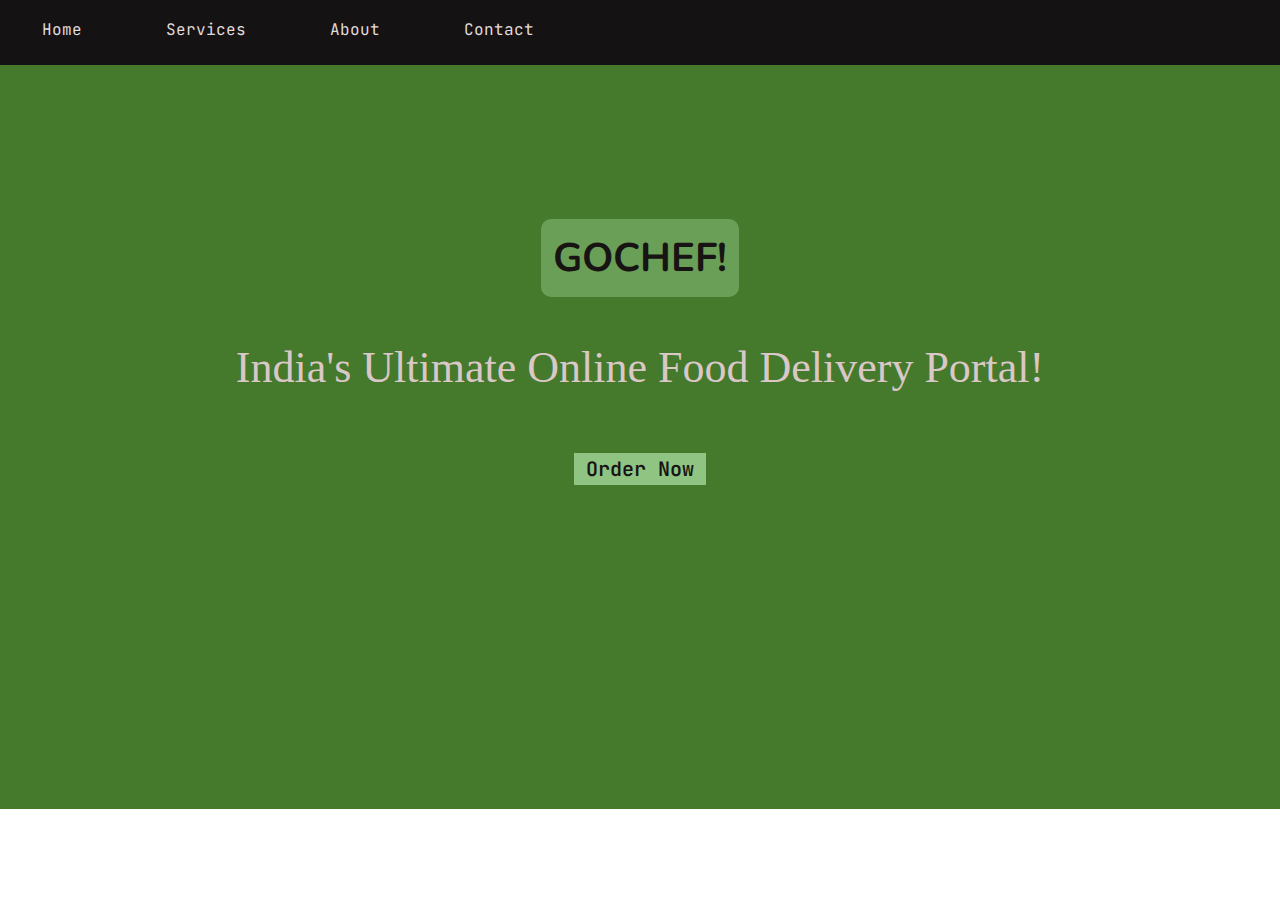
==== html&css/index.html @ cb9058c7 "first commit" ====
<!DOCTYPE html>
<html lang="en">
  <head>
    <meta charset="UTF-8" />
    <meta http-equiv="X-UA-Compatible" content="IE=edge" />
    <meta name="viewport" content="width=device-width, initial-scale=1.0" />
    <title>CWH PROJECT</title>
    <link rel="stylesheet" type="text/css" href='styles.css' >
    <link
      href="https://fonts.googleapis.com/css2?family=Barlow:wght@700&family=JetBrains+Mono:wght@300&display=swap"
      rel="stylesheet"
    />
    <link rel="preconnect" href="https://fonts.googleapis.com" />
    <link rel="preconnect" href="https://fonts.gstatic.com" crossorigin />
    <link
      href="https://fonts.googleapis.com/css2?family=Barlow:wght@700&family=JetBrains+Mono:wght@700&display=swap"
      rel="stylesheet"
    />
    <link
      href="https://fonts.googleapis.com/css2?family=Nunito:wght@800&display=swap"
      rel="stylesheet"
    />
  </head>
  <body>
    <nav class="navbar">
      <ul type="None">
        <li class="navitems"><a href="">Home</a></li>
        <li class="navitems"><a href="">Services</a></li>
        <li class="navitems"><a href="">About</a></li>
        <li class="navitems"><a href="">Contact</a></li>
      </ul>
    </nav>

    <section id="home">
      <h1 class="h-primary">GOCHEF!</h1>
      <p>
        India's Ultimate Online Food Delivery Portal!
      </p>

      <div class="btn"><a href="">Order Now</a></div>
    </section>
  </body>
</html>
---- html&css/styles.css ----
/* CSS RESET */
* {
  margin: 0;
  padding: 0;
}

/* Variables */

:root {
  --navbar-height: 59px;
  --hero-colour: rgb(69, 122, 44);
  --h-primary: rgb(24, 20, 20);
  --other-text: rgb(218, 199, 199);
  --navbar-main-color: rgb(20, 18, 18);
  --navbar-item-color: rgb(224, 219, 219);
  --hover-color: rgba(221, 221, 134, 0.575);
}

/* Utility Classes */
.h-primary {
  font-size: 2.5rem;
  padding: 12px;
}

/* NavBar */
.navbar {
  display: flex;
  position: relative;
}

.navbar::before {
  content: "";
  background-color: var(--navbar-main-color);
  position: absolute;
  height: 110%;
  width: 100%;
  z-index: -1;
}

.navbar ul {
  display: flex;
  justify-content: space-between;
  flex-wrap: wrap;
}

.navbar ul li {
  font-size: 1rem;
}

.navbar ul li a {
  /* to give padding/margin change the display to block for the inline anchor tags */
  display: block;
  text-decoration: none;
  padding: 8px 17px;
  margin: 11px 25px;
  color: var(--navbar-item-color);
  font-family: "JetBrains Mono", monospace;
  transition: all 0.4s ease-in-out 0s;
}

.navbar ul li a:hover {
  transform: scale(1.15);
  background-color: var(--hover-color);
  border-radius: 4px;
}

/* Hero */
#home {
  display: flex;
  flex-direction: column;
  justify-content: center;
  align-items: center;
  height: 600px;
}

/* use pseudo selector to add background -->TIP */
#home::before {
  content: "";
  background-color: var(--hero-colour);
  position: absolute;
  height: 100%;
  width: 100%;
  z-index: -2;
}

#home h1 {
  margin: 45px 12px;
  background-color: rgba(143, 196, 130, 0.5);
  border-radius: 10px;
  font-family: "Nunito", sans-serif;
}

#home h1 {
  color: var(--h-primary);
  text-align: center;
}

#home p {
  color: var(--other-text);
  
  font-weight: 100;
  text-align: center;
  font-size: 44px;
}

.btn {
  margin: 60px;
}

.btn a {
  display: block;
  padding: 3px 12px;
  font-weight: 600;
  text-decoration: none;
  color: rgb(24, 20, 20);
  font-family: "JetBrains Mono", monospace;
  font-size: 20px;
  transition: all 0.5s ease-in-out 0.05s;
  background-color: rgb(143, 196, 130);
}

.btn a:hover {
  transform: scale(1.5);
  background-color: var(--hover-color);
  border-radius: 4px;
  color: rgb(0, 0, 0);
}
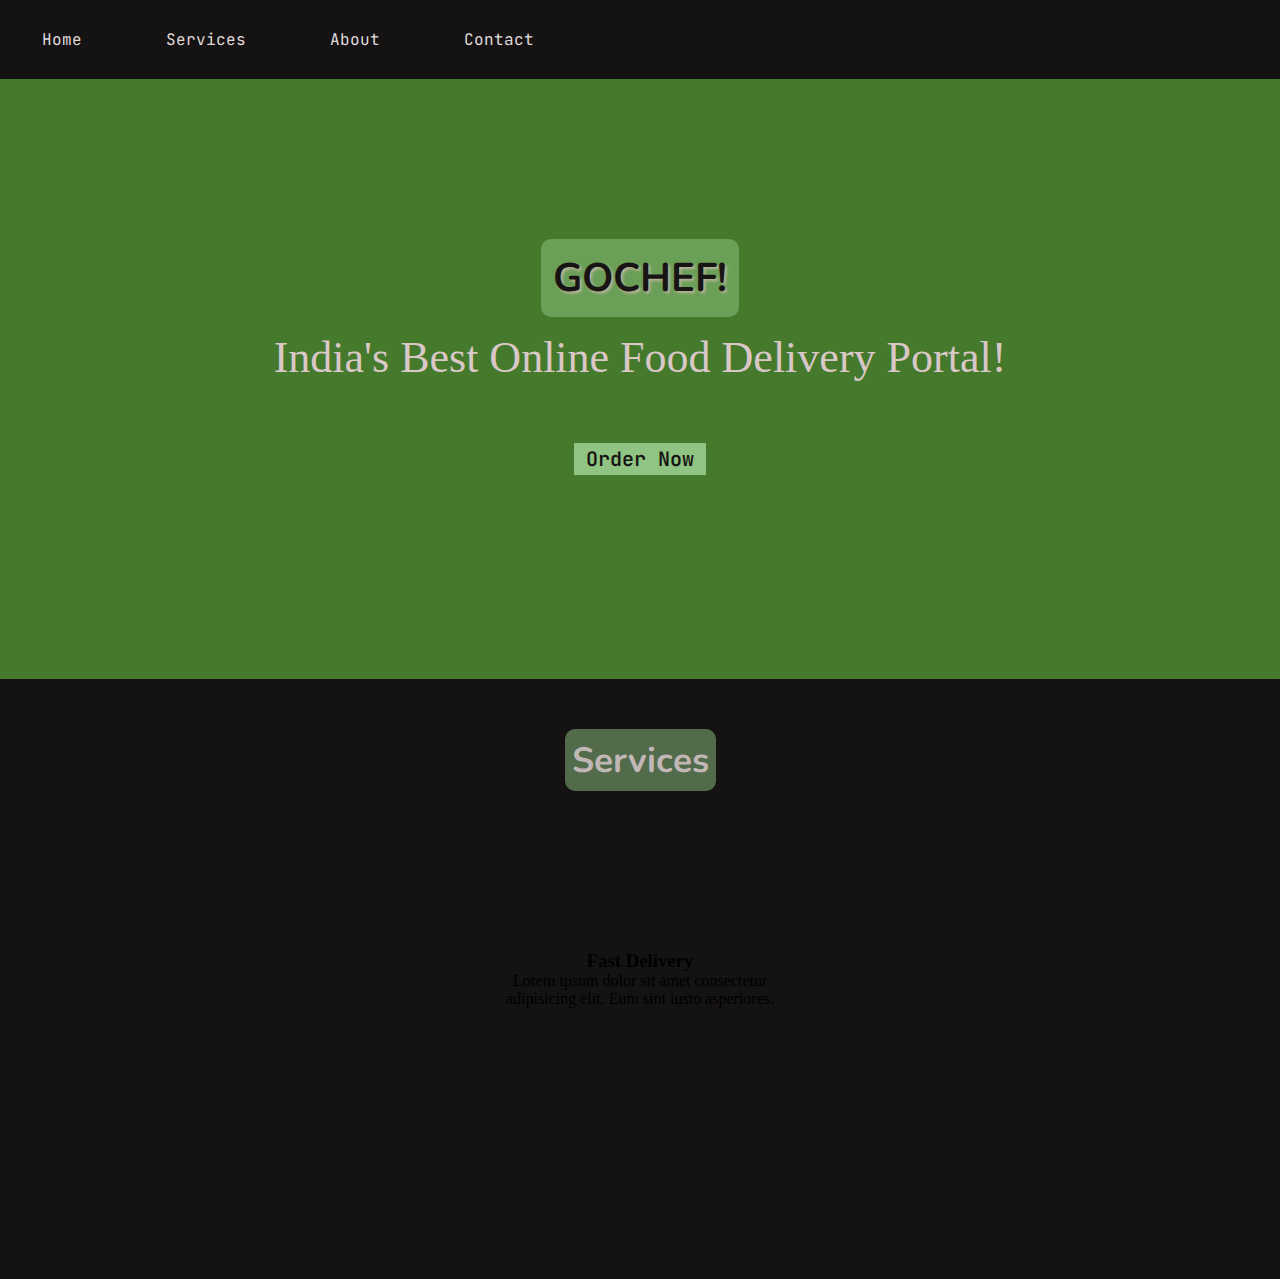
==== commit 488aacc9: "created services section" ====
--- a/html&css/index.html
+++ b/html&css/index.html
@@ -5,7 +5,7 @@
     <meta http-equiv="X-UA-Compatible" content="IE=edge" />
     <meta name="viewport" content="width=device-width, initial-scale=1.0" />
     <title>CWH PROJECT</title>
-    <link rel="stylesheet" type="text/css" href='styles.css' >
+    <link rel="stylesheet" type="text/css" href="styles.css" />
     <link
       href="https://fonts.googleapis.com/css2?family=Barlow:wght@700&family=JetBrains+Mono:wght@300&display=swap"
       rel="stylesheet"
@@ -31,13 +31,23 @@
       </ul>
     </nav>
 
-    <section id="home">
+    <section class="hero">
       <h1 class="h-primary">GOCHEF!</h1>
-      <p>
-        India's Ultimate Online Food Delivery Portal!
-      </p>
+      <p>India's Best Online Food Delivery Portal!</p>
 
       <div class="btn"><a href="">Order Now</a></div>
     </section>
+
+    <section class="services">
+      <h1 class="h-secondary">Services</h1>
+
+      <div class="servicesbox">
+        <div class="box">
+          <img src="" alt="">
+          <h3>Fast Delivery</h3>
+          <p>Lorem ipsum dolor sit amet consectetur adipisicing elit. Eum sint iusto asperiores.</p>
+        </div>
+      </div>
+    </section>
   </body>
 </html>
--- a/html&css/styles.css
+++ b/html&css/styles.css
@@ -2,6 +2,18 @@
 * {
   margin: 0;
   padding: 0;
+}
+
+body::-webkit-scrollbar {
+  width: 8px;
+}
+
+body::-webkit-scrollbar-track{
+  background-color: black;
+}
+
+body::-webkit-scrollbar-thumb{
+  background-color: rgb(178, 214, 50);
 }
 
 /* Variables */
@@ -9,17 +21,25 @@
 :root {
   --navbar-height: 59px;
   --hero-colour: rgb(69, 122, 44);
+  --services-color: rgb(20, 18, 18);
   --h-primary: rgb(24, 20, 20);
+  --h-secondary: rgb(194, 183, 183);
   --other-text: rgb(218, 199, 199);
   --navbar-main-color: rgb(20, 18, 18);
   --navbar-item-color: rgb(224, 219, 219);
   --hover-color: rgba(221, 221, 134, 0.575);
+
 }
 
 /* Utility Classes */
 .h-primary {
   font-size: 2.5rem;
   padding: 12px;
+}
+
+.h-secondary{
+  font-size: 2.2rem;
+  padding: 7px;
 }
 
 /* NavBar */
@@ -32,7 +52,7 @@
   content: "";
   background-color: var(--navbar-main-color);
   position: absolute;
-  height: 110%;
+  height: 100%;
   width: 100%;
   z-index: -1;
 }
@@ -52,7 +72,7 @@
   display: block;
   text-decoration: none;
   padding: 8px 17px;
-  margin: 11px 25px;
+  margin: 21px 25px;
   color: var(--navbar-item-color);
   font-family: "JetBrains Mono", monospace;
   transition: all 0.4s ease-in-out 0s;
@@ -65,16 +85,17 @@
 }
 
 /* Hero */
-#home {
+.hero {
   display: flex;
   flex-direction: column;
   justify-content: center;
   align-items: center;
   height: 600px;
+  position: relative;
 }
 
 /* use pseudo selector to add background -->TIP */
-#home::before {
+.hero::before {
   content: "";
   background-color: var(--hero-colour);
   position: absolute;
@@ -83,24 +104,21 @@
   z-index: -2;
 }
 
-#home h1 {
-  margin: 45px 12px;
+.hero h1 {
+  margin: 15px 12px;
   background-color: rgba(143, 196, 130, 0.5);
   border-radius: 10px;
   font-family: "Nunito", sans-serif;
+  text-shadow: 2px 2px 3px #beb49c;
+  color: var(--h-primary);
 }
 
-#home h1 {
-  color: var(--h-primary);
-  text-align: center;
-}
-
-#home p {
+.hero p {
   color: var(--other-text);
-  
   font-weight: 100;
   text-align: center;
   font-size: 44px;
+  font-family: Georgia, 'Times New Roman', Times, serif;
 }
 
 .btn {
@@ -125,3 +143,47 @@
   border-radius: 4px;
   color: rgb(0, 0, 0);
 }
+/* Services */
+ .services {
+  display: flex;
+  flex-direction: column;
+  justify-content: center;
+  align-items: center;
+  height: 600px;
+  position: relative;
+} 
+
+.services::before {
+  content: "";
+  background-color: var(--services-color);
+  position: absolute;
+  height: 100%;
+  width: 100%;
+  z-index: -3;
+}
+
+.services h1{
+  position: absolute;
+  top: 50px;
+  background-color: rgba(143, 196, 130, 0.5);
+  border-radius: 10px;
+  font-family: "Nunito", sans-serif;
+  color: var(--h-secondary);
+}
+
+.servicesbox{
+  display: flex;
+  flex-wrap: wrap;
+}
+
+.box{
+  display: flex;
+  justify-content: center;
+  align-items: center;
+  flex-direction: column;
+  width: 300px;
+}
+
+.box p{
+  text-align: center;
+}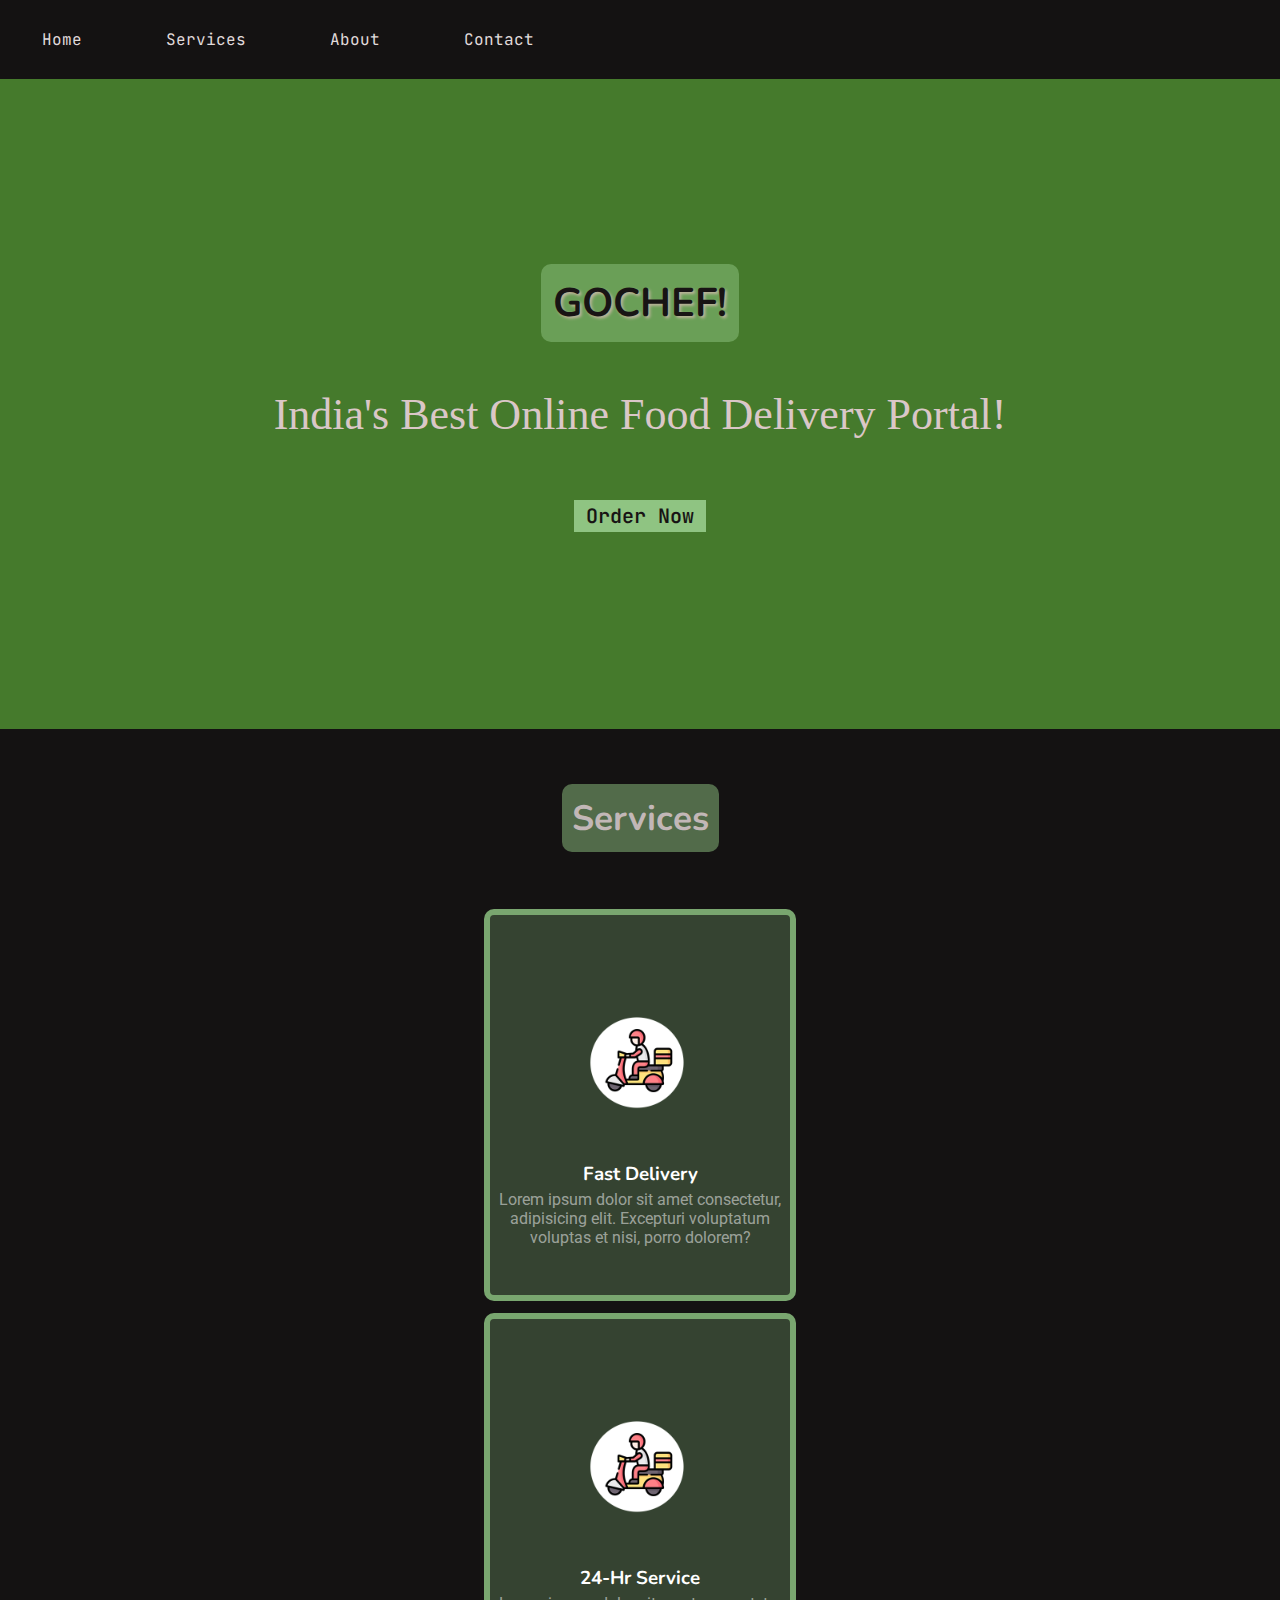
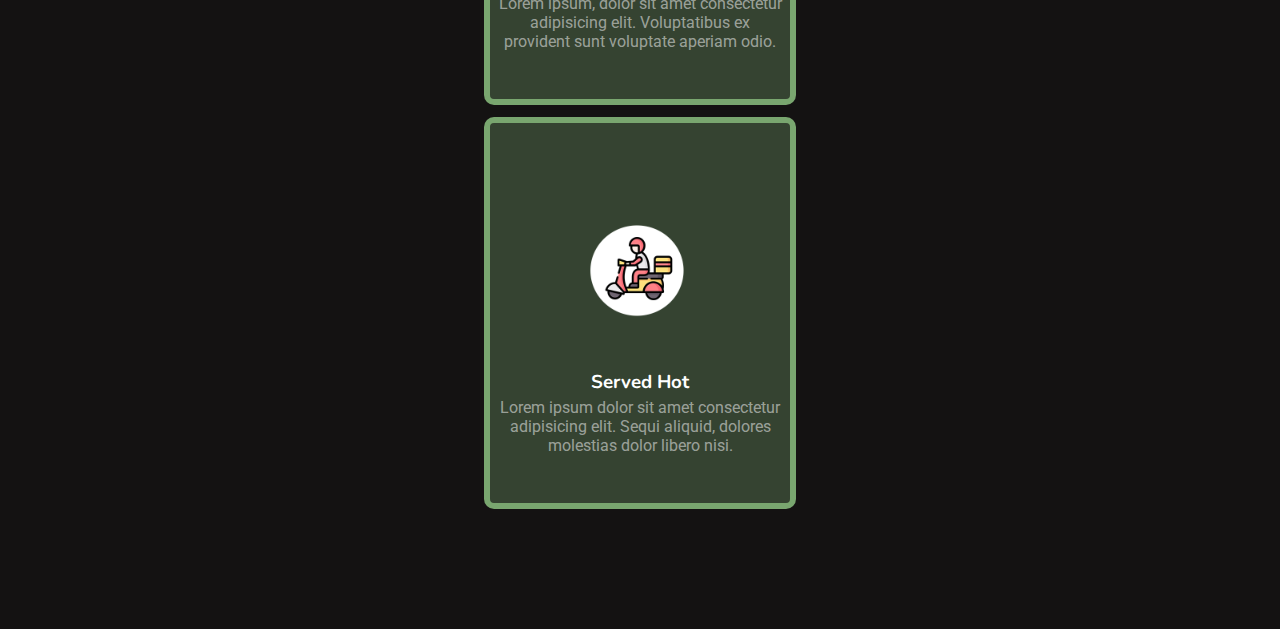
==== commit 988ead74: "updated services and added animations" ====
--- a/html&css/index.html
+++ b/html&css/index.html
@@ -20,12 +20,16 @@
       href="https://fonts.googleapis.com/css2?family=Nunito:wght@800&display=swap"
       rel="stylesheet"
     />
+    <link
+      href="https://fonts.googleapis.com/css2?family=Roboto:wght@500&display=swap"
+      rel="stylesheet"
+    />
   </head>
   <body>
     <nav class="navbar">
       <ul type="None">
         <li class="navitems"><a href="">Home</a></li>
-        <li class="navitems"><a href="">Services</a></li>
+        <li class="navitems"><a href=".services">Services</a></li>
         <li class="navitems"><a href="">About</a></li>
         <li class="navitems"><a href="">Contact</a></li>
       </ul>
@@ -43,9 +47,27 @@
 
       <div class="servicesbox">
         <div class="box">
-          <img src="" alt="">
+          <img src="/imgs/deliv.png" alt="" width="200px" height="200px" />
           <h3>Fast Delivery</h3>
-          <p>Lorem ipsum dolor sit amet consectetur adipisicing elit. Eum sint iusto asperiores.</p>
+          <p>
+            Lorem ipsum dolor sit amet consectetur, adipisicing elit. Excepturi
+            voluptatum voluptas et nisi, porro dolorem?
+          </p>
+        </div>
+        <div class="box">
+          <img src="/imgs/deliv.png" alt="" width="200px" height="200px" />
+          <h3>24-Hr Service</h3>
+          <p>
+            Lorem ipsum, dolor sit amet consectetur adipisicing elit.
+            Voluptatibus ex provident sunt voluptate aperiam odio.
+          </p>
+        </div>
+        <div class="box">
+          <img src="/imgs/deliv.png" alt="" width="200px" height="200px" />
+          <h3>Served Hot</h3>
+          <p>
+            Lorem ipsum dolor sit amet consectetur adipisicing elit. Sequi aliquid, dolores molestias dolor libero nisi.
+          </p>
         </div>
       </div>
     </section>
--- a/html&css/styles.css
+++ b/html&css/styles.css
@@ -8,13 +8,17 @@
   width: 8px;
 }
 
-body::-webkit-scrollbar-track{
+body::-webkit-scrollbar-track {
   background-color: black;
 }
 
-body::-webkit-scrollbar-thumb{
+body::-webkit-scrollbar-thumb {
   background-color: rgb(178, 214, 50);
 }
+
+/* html,body{
+  overflow-x: hidden;
+} */
 
 /* Variables */
 
@@ -28,7 +32,7 @@
   --navbar-main-color: rgb(20, 18, 18);
   --navbar-item-color: rgb(224, 219, 219);
   --hover-color: rgba(221, 221, 134, 0.575);
-
+  --services-box-color: rgba(143, 196, 130, 0.274);
 }
 
 /* Utility Classes */
@@ -37,7 +41,7 @@
   padding: 12px;
 }
 
-.h-secondary{
+.h-secondary {
   font-size: 2.2rem;
   padding: 7px;
 }
@@ -46,6 +50,7 @@
 .navbar {
   display: flex;
   position: relative;
+  overflow-x: hidden;
 }
 
 .navbar::before {
@@ -90,8 +95,9 @@
   flex-direction: column;
   justify-content: center;
   align-items: center;
-  height: 600px;
-  position: relative;
+  height: 650px;
+  position: relative;
+  overflow-x: hidden;
 }
 
 /* use pseudo selector to add background -->TIP */
@@ -105,12 +111,23 @@
 }
 
 .hero h1 {
-  margin: 15px 12px;
+  margin: 47px 12px;
   background-color: rgba(143, 196, 130, 0.5);
   border-radius: 10px;
   font-family: "Nunito", sans-serif;
   text-shadow: 2px 2px 3px #beb49c;
   color: var(--h-primary);
+  padding: 12px;
+  animation: logofx 1s ease-in-out 0.5s infinite alternate;
+}
+
+@keyframes logofx{
+  from{
+    box-shadow: -7px 7px 2px #ffffff46 ;
+  }
+  to{
+    box-shadow: 6px -6px 2px #ffffff6e ;
+  }
 }
 
 .hero p {
@@ -118,7 +135,7 @@
   font-weight: 100;
   text-align: center;
   font-size: 44px;
-  font-family: Georgia, 'Times New Roman', Times, serif;
+  font-family: Georgia, "Times New Roman", Times, serif;
 }
 
 .btn {
@@ -144,14 +161,21 @@
   color: rgb(0, 0, 0);
 }
 /* Services */
- .services {
+.services {
   display: flex;
   flex-direction: column;
   justify-content: center;
   align-items: center;
-  height: 600px;
-  position: relative;
-} 
+  height: 100vh;
+  position: relative;
+  overflow-x: hidden;
+}
+
+@media (max-width: 1674px) {
+  .services {
+    height: 1500px;
+  }
+}
 
 .services::before {
   content: "";
@@ -162,28 +186,65 @@
   z-index: -3;
 }
 
-.services h1{
+.services h1 {
   position: absolute;
   top: 50px;
   background-color: rgba(143, 196, 130, 0.5);
   border-radius: 10px;
   font-family: "Nunito", sans-serif;
   color: var(--h-secondary);
-}
-
-.servicesbox{
+  padding: 10px;
+  margin: 5px;
+}
+
+.servicesbox {
   display: flex;
   flex-wrap: wrap;
-}
-
-.box{
+  padding: 12px;
+  justify-content: center;
+  align-items: center;
+  position: relative;
+  top: 30px;
+}
+
+@media (max-width: 1280px) {
+  .servicesbox {
+    margin: 20px 90px;
+  }
+}
+
+.box {
   display: flex;
   justify-content: center;
   align-items: center;
   flex-direction: column;
+  margin: 6px 122px;
   width: 300px;
-}
-
-.box p{
+  height: 380px;
+  border: 6px solid rgba(143, 196, 130, 0.774);
+  border-radius: 10px;
+  background-color: var(--services-box-color);
+  transition: all 0.4s ease-in-out 0s;
+}
+
+.box:hover{
+  transform: scale(1.12);
+  box-shadow: -7px 7px 2px #ffffff8f ;
+}
+
+@media (max-width:321px) {
+  .box{
+    width: 241px;
+  }
+}
+.box p {
   text-align: center;
-}+  font-family: 'Roboto', sans-serif;
+  color: rgba(231, 231, 231, 0.589);
+  padding: 3px 6px;
+}
+
+.box h3 {
+  font-family: "Nunito", sans-serif;
+  color: white;
+}
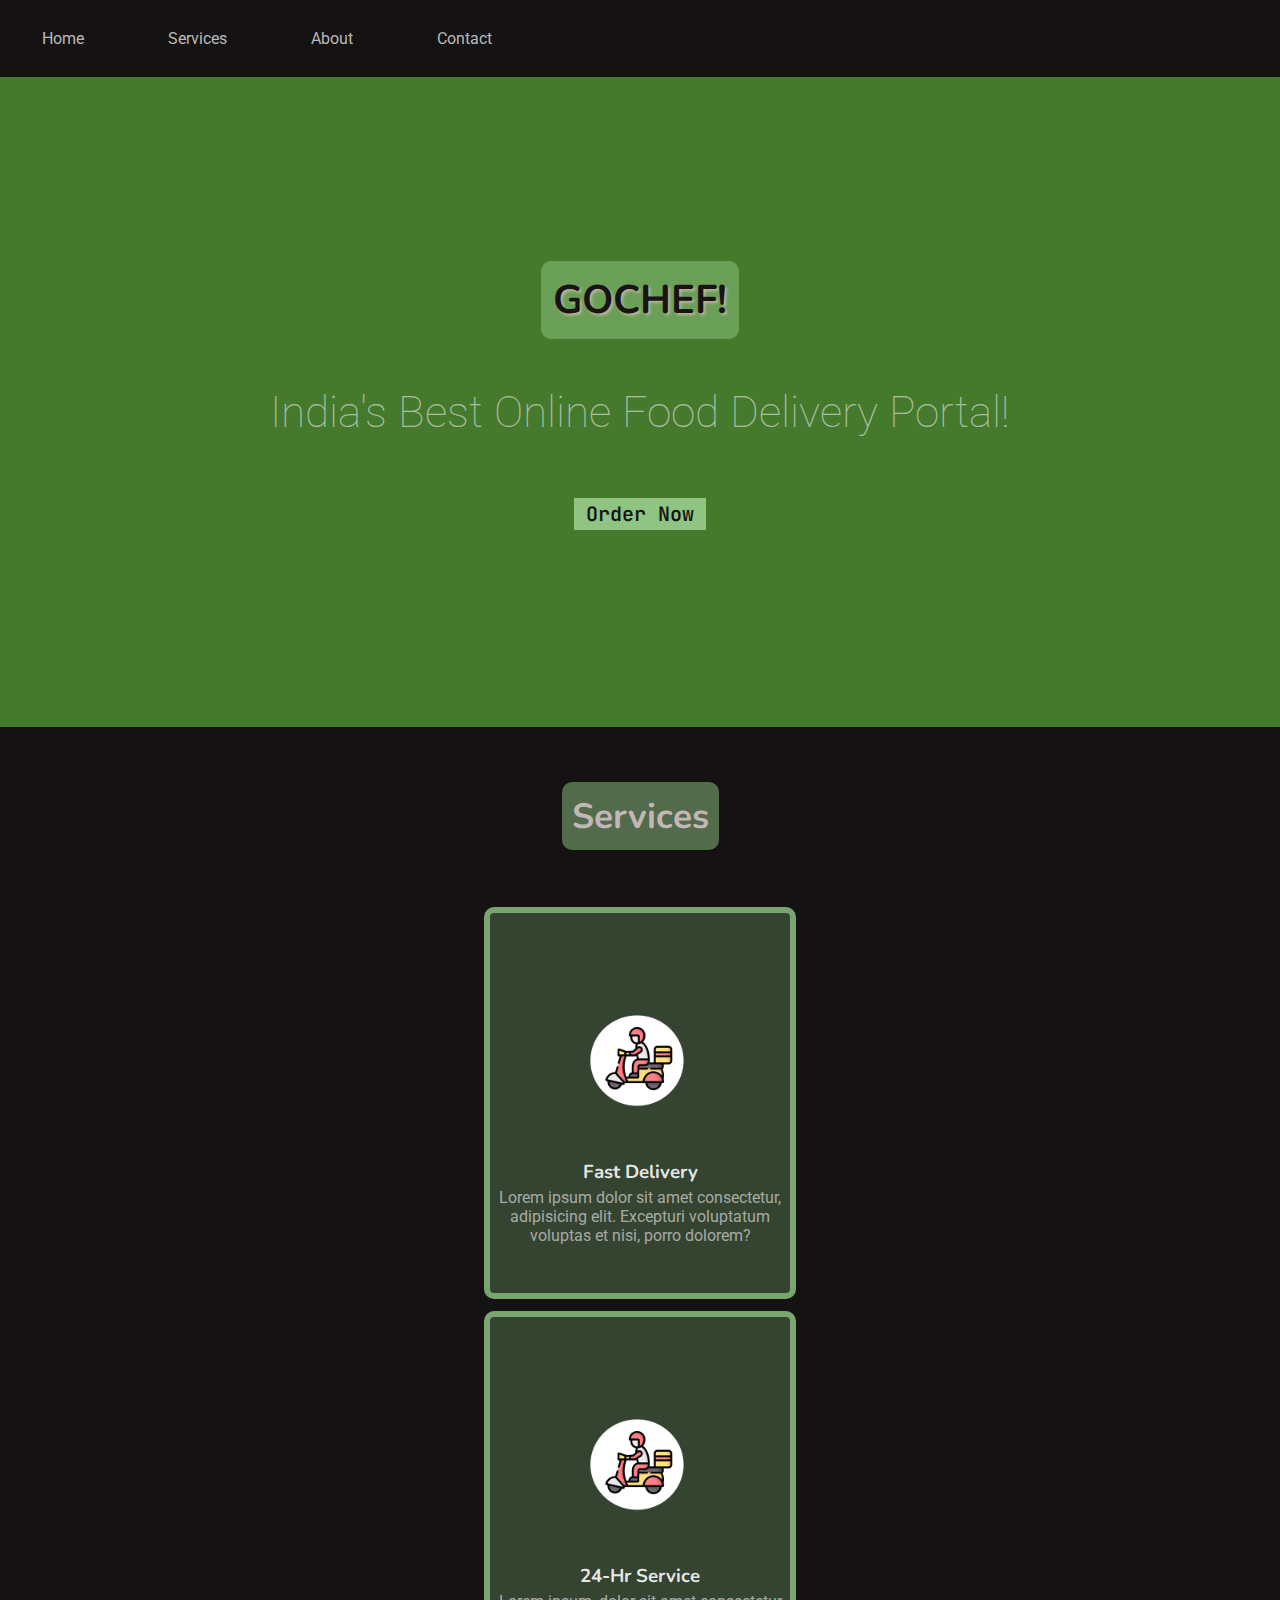
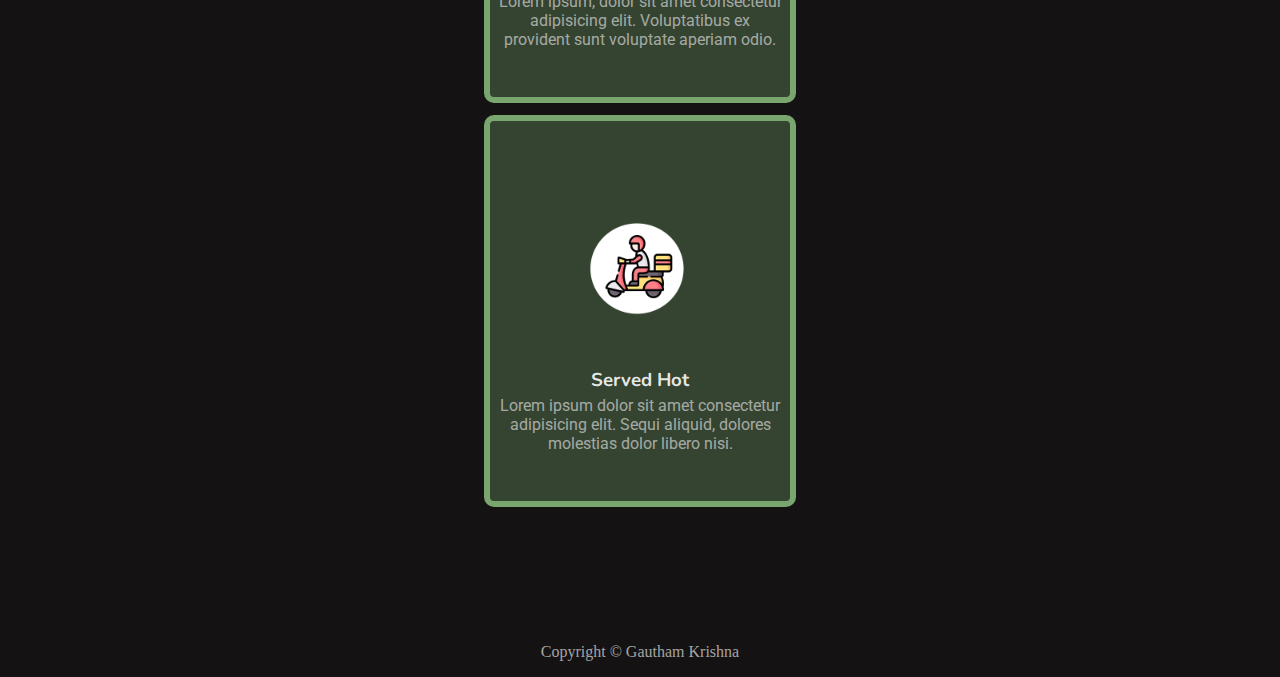
==== commit c5ac1b8a: "minor changes" ====
--- a/html&css/index.html
+++ b/html&css/index.html
@@ -29,7 +29,7 @@
     <nav class="navbar">
       <ul type="None">
         <li class="navitems"><a href="">Home</a></li>
-        <li class="navitems"><a href=".services">Services</a></li>
+        <li class="navitems"><a href="#services">Services</a></li>
         <li class="navitems"><a href="">About</a></li>
         <li class="navitems"><a href="">Contact</a></li>
       </ul>
@@ -37,19 +37,19 @@
 
     <section class="hero">
       <h1 class="h-primary">GOCHEF!</h1>
-      <p>India's Best Online Food Delivery Portal!</p>
+      <p class="para">India's Best Online Food Delivery Portal!</p>
 
       <div class="btn"><a href="">Order Now</a></div>
     </section>
 
-    <section class="services">
+    <section id="services">
       <h1 class="h-secondary">Services</h1>
 
       <div class="servicesbox">
         <div class="box">
           <img src="/imgs/deliv.png" alt="" width="200px" height="200px" />
           <h3>Fast Delivery</h3>
-          <p>
+          <p class="para">
             Lorem ipsum dolor sit amet consectetur, adipisicing elit. Excepturi
             voluptatum voluptas et nisi, porro dolorem?
           </p>
@@ -57,7 +57,7 @@
         <div class="box">
           <img src="/imgs/deliv.png" alt="" width="200px" height="200px" />
           <h3>24-Hr Service</h3>
-          <p>
+          <p class="para">
             Lorem ipsum, dolor sit amet consectetur adipisicing elit.
             Voluptatibus ex provident sunt voluptate aperiam odio.
           </p>
@@ -65,11 +65,16 @@
         <div class="box">
           <img src="/imgs/deliv.png" alt="" width="200px" height="200px" />
           <h3>Served Hot</h3>
-          <p>
+          <p class="para">
             Lorem ipsum dolor sit amet consectetur adipisicing elit. Sequi aliquid, dolores molestias dolor libero nisi.
           </p>
         </div>
       </div>
     </section>
+
+
+    <footer>
+      <div>Copyright © Gautham Krishna</div>
+    </footer>
   </body>
 </html>
--- a/html&css/styles.css
+++ b/html&css/styles.css
@@ -28,7 +28,6 @@
   --services-color: rgb(20, 18, 18);
   --h-primary: rgb(24, 20, 20);
   --h-secondary: rgb(194, 183, 183);
-  --other-text: rgb(218, 199, 199);
   --navbar-main-color: rgb(20, 18, 18);
   --navbar-item-color: rgb(224, 219, 219);
   --hover-color: rgba(221, 221, 134, 0.575);
@@ -39,6 +38,12 @@
 .h-primary {
   font-size: 2.5rem;
   padding: 12px;
+}
+
+.para {
+  text-align: center;
+  font-family: "Roboto", sans-serif;
+  color: rgba(231, 231, 231, 0.644);
 }
 
 .h-secondary {
@@ -79,7 +84,8 @@
   padding: 8px 17px;
   margin: 21px 25px;
   color: var(--navbar-item-color);
-  font-family: "JetBrains Mono", monospace;
+  font-family: "Roboto", sans-serif;
+  color: rgba(231, 231, 231, 0.795);
   transition: all 0.4s ease-in-out 0s;
 }
 
@@ -121,21 +127,20 @@
   animation: logofx 1s ease-in-out 0.5s infinite alternate;
 }
 
-@keyframes logofx{
-  from{
-    box-shadow: -7px 7px 2px #ffffff46 ;
-  }
-  to{
-    box-shadow: 6px -6px 2px #ffffff6e ;
+@keyframes logofx {
+  from {
+    box-shadow: -7px 7px 2px #ffffff46;
+  }
+  to {
+    box-shadow: 6px -6px 2px #ffffff49;
   }
 }
 
 .hero p {
-  color: var(--other-text);
   font-weight: 100;
   text-align: center;
   font-size: 44px;
-  font-family: Georgia, "Times New Roman", Times, serif;
+  font-family: "Roboto", sans-serif;
 }
 
 .btn {
@@ -161,23 +166,24 @@
   color: rgb(0, 0, 0);
 }
 /* Services */
-.services {
+#services {
   display: flex;
   flex-direction: column;
   justify-content: center;
   align-items: center;
-  height: 100vh;
-  position: relative;
-  overflow-x: hidden;
-}
+  height: 710px;
+  position: relative;
+  overflow-x: hidden;
+}
+
 
 @media (max-width: 1674px) {
-  .services {
+  #services {
     height: 1500px;
   }
 }
 
-.services::before {
+#services::before {
   content: "";
   background-color: var(--services-color);
   position: absolute;
@@ -186,7 +192,7 @@
   z-index: -3;
 }
 
-.services h1 {
+#services h1 {
   position: absolute;
   top: 50px;
   background-color: rgba(143, 196, 130, 0.5);
@@ -195,6 +201,7 @@
   color: var(--h-secondary);
   padding: 10px;
   margin: 5px;
+  animation: logofx 1s ease-in-out 0.5s infinite alternate;
 }
 
 .servicesbox {
@@ -227,24 +234,37 @@
   transition: all 0.4s ease-in-out 0s;
 }
 
-.box:hover{
+.box:hover {
   transform: scale(1.12);
-  box-shadow: -7px 7px 2px #ffffff8f ;
-}
-
-@media (max-width:321px) {
-  .box{
+  box-shadow: -7px 7px 2px #ffffff8f;
+}
+
+@media (max-width: 321px) {
+  .box {
     width: 241px;
   }
 }
 .box p {
-  text-align: center;
-  font-family: 'Roboto', sans-serif;
-  color: rgba(231, 231, 231, 0.589);
   padding: 3px 6px;
+  cursor: default;
 }
 
 .box h3 {
   font-family: "Nunito", sans-serif;
-  color: white;
-}
+  color: rgba(255, 255, 255, 0.877);
+  cursor: default;
+}
+
+/* Copyright */
+
+footer {
+  display: flex;
+  justify-content: center;
+  align-items: center;
+  height: 50px;
+  background-color: var(--navbar-main-color);
+}
+
+footer div {
+  color: rgba(255, 255, 255, 0.623);
+}
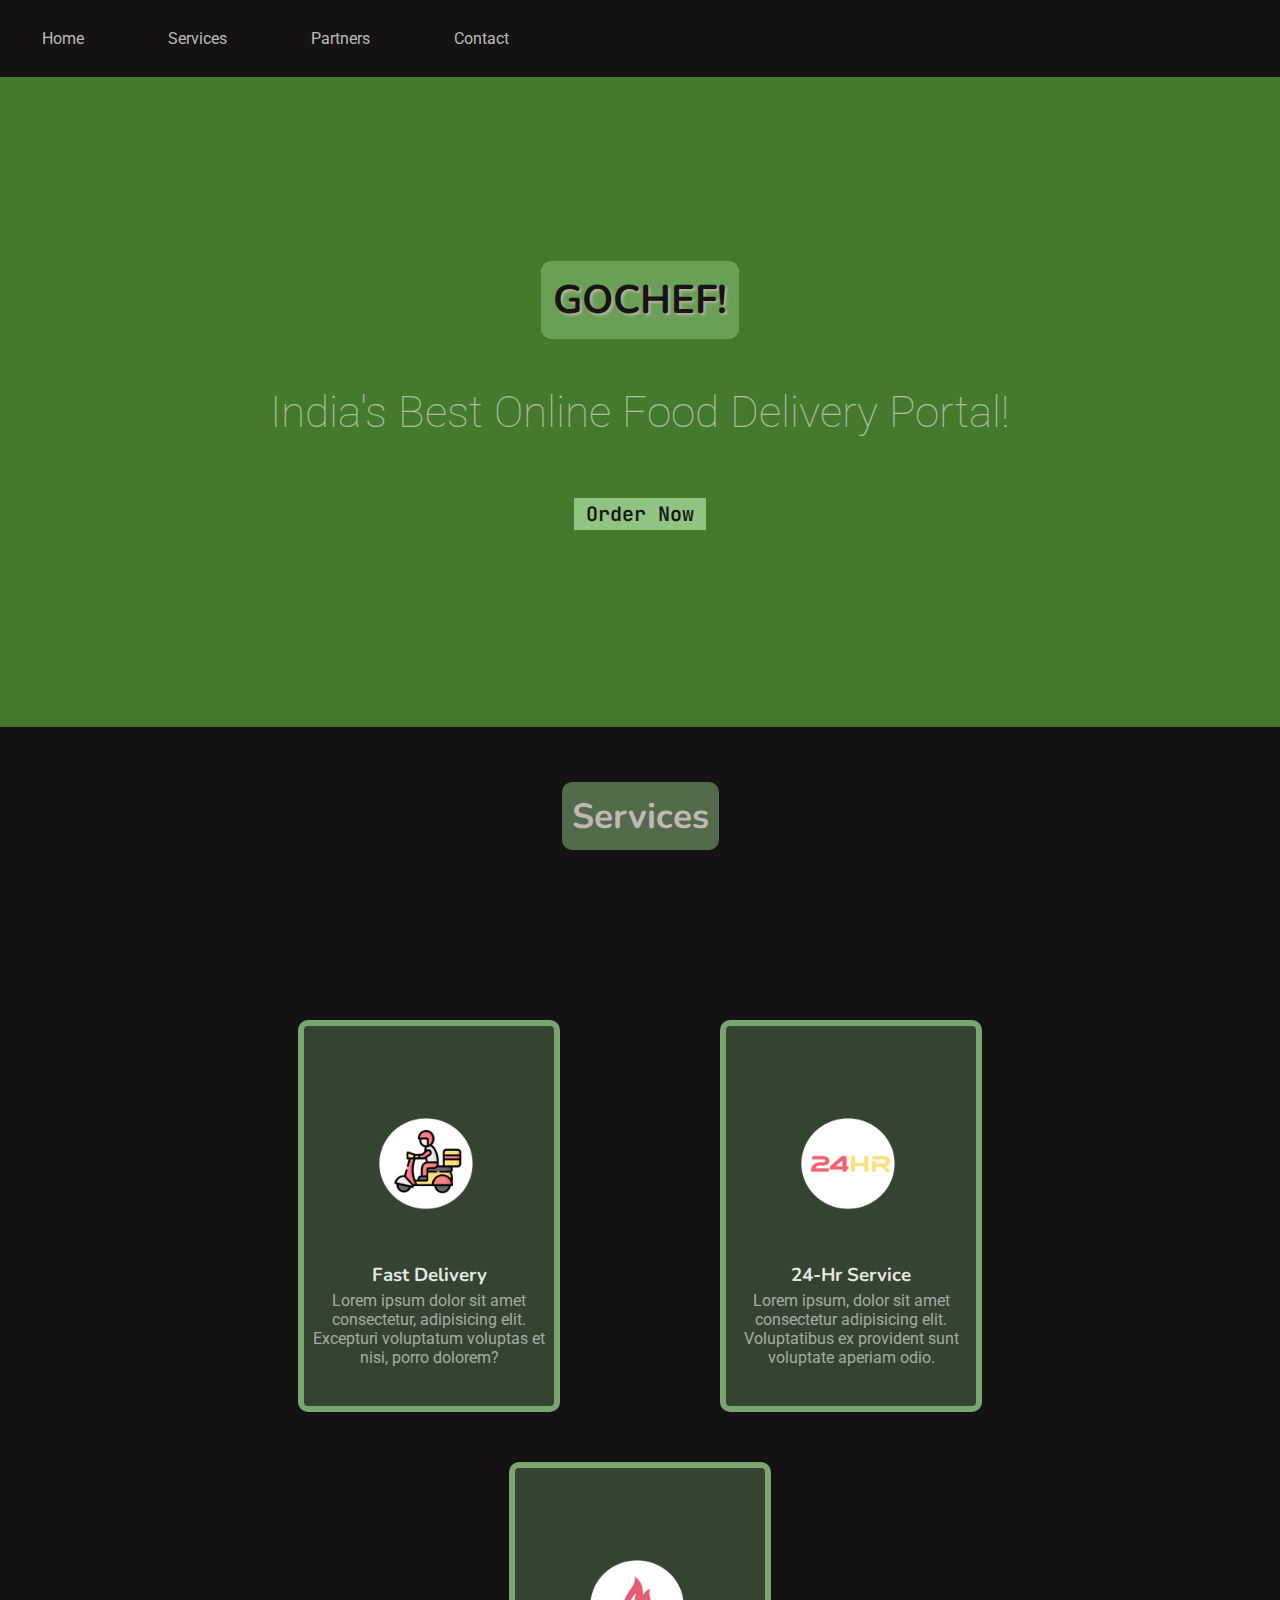
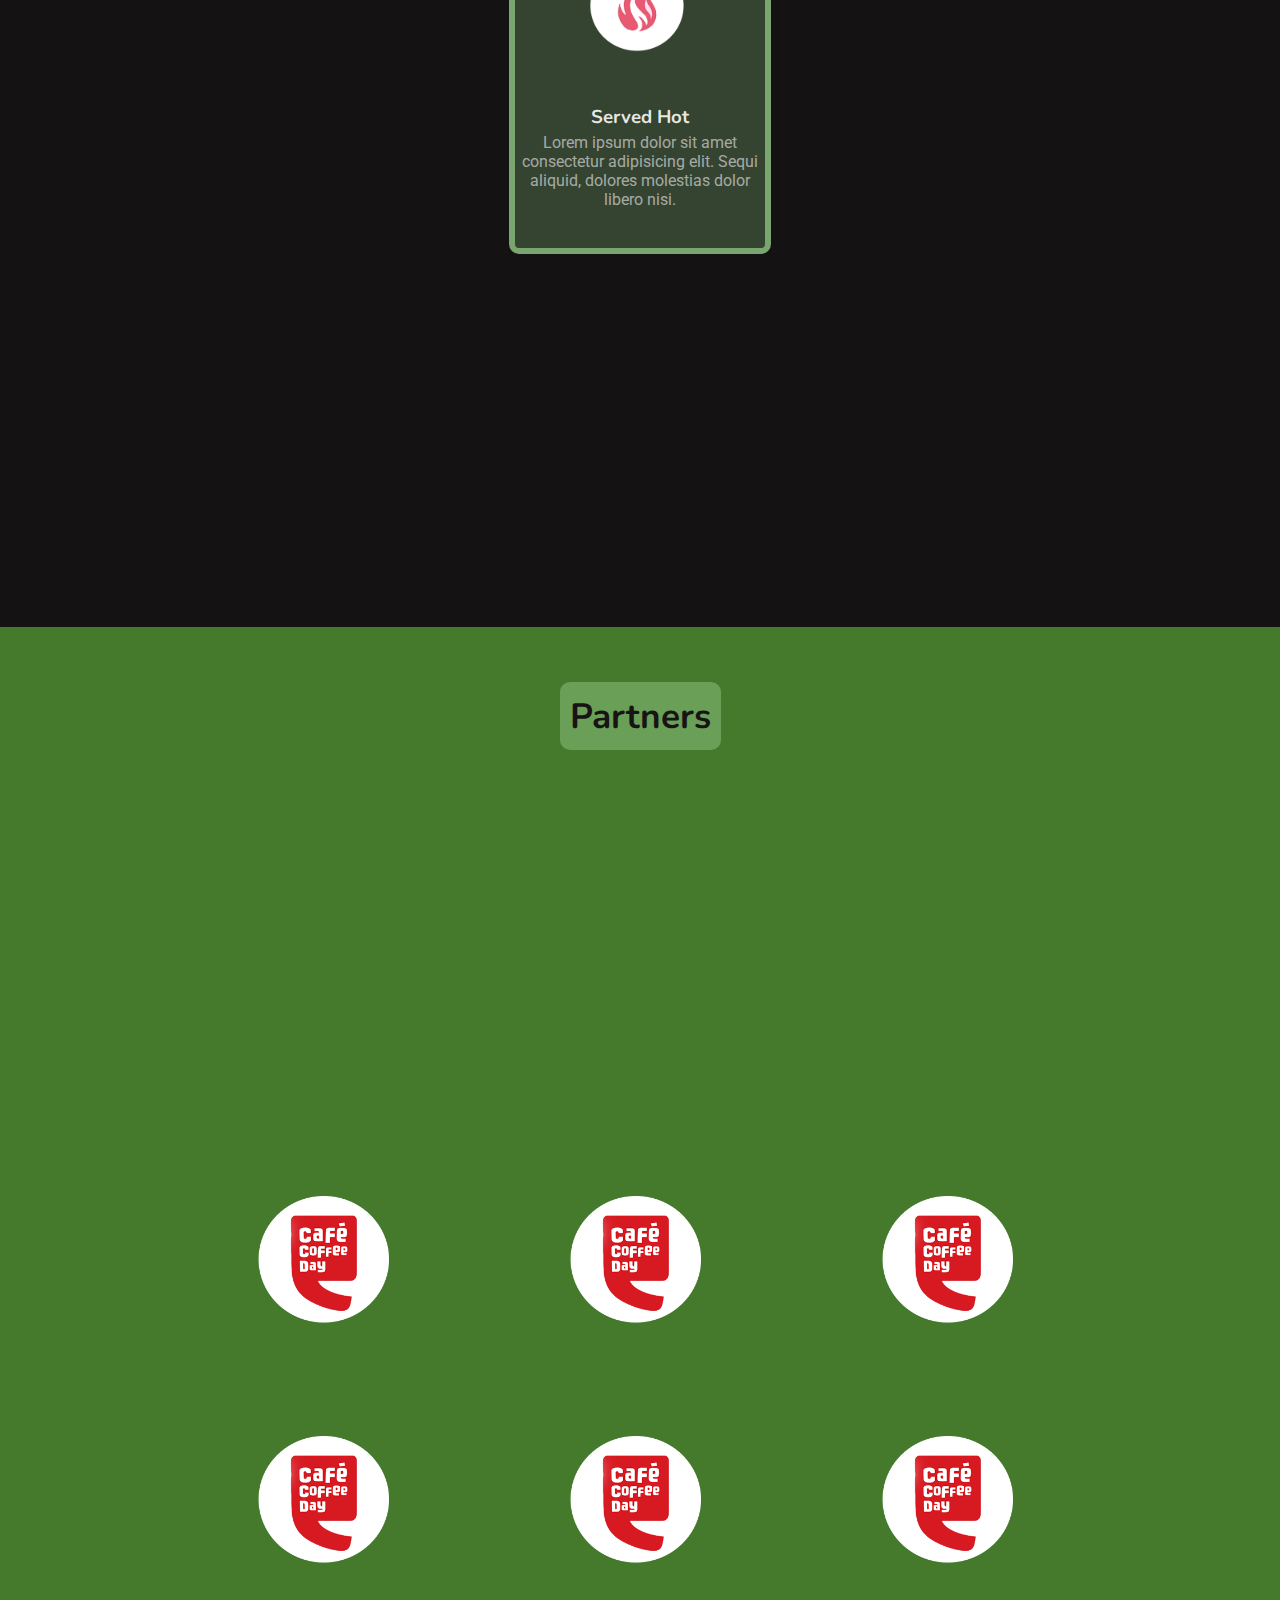
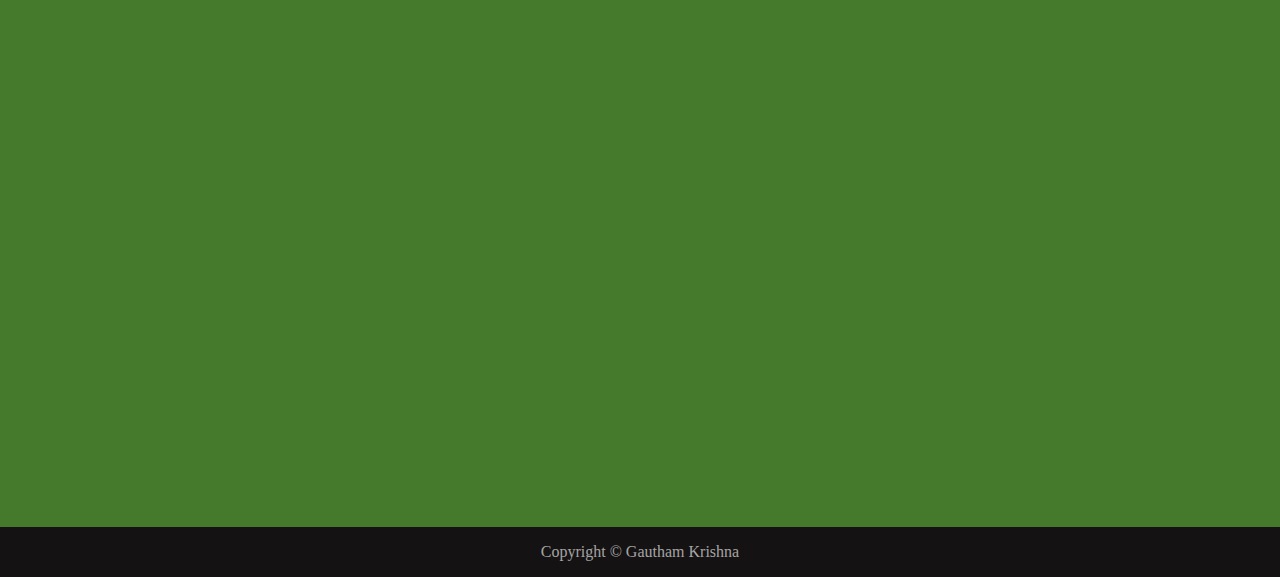
==== commit 48914c7a: "created partner-section" ====
--- a/html&css/index.html
+++ b/html&css/index.html
@@ -30,7 +30,7 @@
       <ul type="None">
         <li class="navitems"><a href="">Home</a></li>
         <li class="navitems"><a href="#services">Services</a></li>
-        <li class="navitems"><a href="">About</a></li>
+        <li class="navitems"><a href="#partners-section">Partners</a></li>
         <li class="navitems"><a href="">Contact</a></li>
       </ul>
     </nav>
@@ -55,7 +55,7 @@
           </p>
         </div>
         <div class="box">
-          <img src="/imgs/deliv.png" alt="" width="200px" height="200px" />
+          <img src="/imgs/24hr.png" alt="" width="200px" height="200px" />
           <h3>24-Hr Service</h3>
           <p class="para">
             Lorem ipsum, dolor sit amet consectetur adipisicing elit.
@@ -63,7 +63,7 @@
           </p>
         </div>
         <div class="box">
-          <img src="/imgs/deliv.png" alt="" width="200px" height="200px" />
+          <img src="/imgs/hot.png" alt="" width="200px" height="200px" />
           <h3>Served Hot</h3>
           <p class="para">
             Lorem ipsum dolor sit amet consectetur adipisicing elit. Sequi aliquid, dolores molestias dolor libero nisi.
@@ -72,6 +72,31 @@
       </div>
     </section>
 
+    <section id="partners-section">
+      <h1 class="h-secondary">Partners</h1>
+      <div class="partners">
+        <div class="partnerbox">
+          <img class='partnerimg' src="/imgs/cafecofW.png" alt="Partners" >
+        </div>
+        <div class="partnerbox">
+          <img class='partnerimg' src="/imgs/cafecofW.png" alt="Partners" >
+        </div>
+        <div class="partnerbox">
+          <img class='partnerimg' src="/imgs/cafecofW.png" alt="Partners" >
+        </div>
+        <div class="partnerbox">
+          <img class='partnerimg' src="/imgs/cafecofW.png" alt="Partners" >
+        </div>
+        <div class="partnerbox">
+          <img class='partnerimg' src="/imgs/cafecofW.png" alt="Partners" >
+        </div>
+        <div class="partnerbox">
+          <img class='partnerimg' src="/imgs/cafecofW.png" alt="Partners" >
+        </div>
+      </div>
+    </section>
+
+
 
     <footer>
       <div>Copyright © Gautham Krishna</div>
--- a/html&css/styles.css
+++ b/html&css/styles.css
@@ -171,13 +171,12 @@
   flex-direction: column;
   justify-content: center;
   align-items: center;
-  height: 710px;
-  position: relative;
-  overflow-x: hidden;
-}
-
-
-@media (max-width: 1674px) {
+  height: 900px;
+  position: relative;
+  overflow-x: hidden;
+}
+
+@media (max-width: 1350px) {
   #services {
     height: 1500px;
   }
@@ -211,12 +210,13 @@
   justify-content: center;
   align-items: center;
   position: relative;
-  top: 30px;
-}
-
-@media (max-width: 1280px) {
+  bottom: 40px;
+}
+
+@media (max-width: 1036px) {
   .servicesbox {
-    margin: 20px 90px;
+    position: relative;
+    bottom: 0px;
   }
 }
 
@@ -225,8 +225,8 @@
   justify-content: center;
   align-items: center;
   flex-direction: column;
-  margin: 6px 122px;
-  width: 300px;
+  margin: 6px 95px;
+  width: 250px;
   height: 380px;
   border: 6px solid rgba(143, 196, 130, 0.774);
   border-radius: 10px;
@@ -234,9 +234,23 @@
   transition: all 0.4s ease-in-out 0s;
 }
 
+@media (min-width: 909px) and (max-width: 1380px) {
+  .box {
+    margin: 25px 80px;
+  }
+}
+
 .box:hover {
   transform: scale(1.12);
-  box-shadow: -7px 7px 2px #ffffff8f;
+  box-shadow: -7px 7px 4px #ffffff8f;
+  background-color: rgba(143, 196, 130, 0.288);
+}
+
+@media (max-width: 1349px) {
+  .box:hover {
+    transform: none;
+    box-shadow: none;
+  }
 }
 
 @media (max-width: 321px) {
@@ -244,6 +258,7 @@
     width: 241px;
   }
 }
+
 .box p {
   padding: 3px 6px;
   cursor: default;
@@ -268,3 +283,97 @@
 footer div {
   color: rgba(255, 255, 255, 0.623);
 }
+
+/* Partners */
+
+#partners-section {
+  display: flex;
+  flex-direction: column;
+  justify-content: center;
+  align-items: center;
+  height: 900px;
+  position: relative;
+  overflow-x: hidden;
+}
+
+@media (max-width: 1350px) {
+  #partners-section {
+    height: 1500px;
+  }
+}
+
+
+#partners-section::before {
+  content: "";
+  background-color: var(--hero-colour);
+  position: absolute;
+  height: 100%;
+  width: 100%;
+  z-index: -4;
+}
+
+#partners-section h1 {
+  position: absolute;
+  top: 50px;
+  background-color: rgba(143, 196, 130, 0.5);
+  border-radius: 10px;
+  font-family: "Nunito", sans-serif;
+  color: var(--h-primary);
+  padding: 10px;
+  margin: 5px;
+  animation: logofx 1s ease-in-out 0.5s infinite alternate;
+}
+
+.partners {
+  display: flex;
+  flex-wrap: wrap;
+  padding: 10px;
+  justify-content: center;
+  align-items: center;
+  margin: 10px 93px;
+  border-radius: 12px;
+  animation: partner 3.2s ease-in-out 0.5s infinite forwards;
+}
+
+@keyframes partner{
+  0%{
+    box-shadow: 7px 8px 3px rgba(143, 196, 130, 0.5);
+  }
+ 25%{
+    box-shadow: 0px 8.5px 3px rgba(143, 196, 130, 0.5);
+  }
+  50%{
+    box-shadow: -7px 0px 3px rgba(143, 196, 130, 0.5);
+  }
+  75%{
+    box-shadow: 1px -8px 3px rgba(143, 196, 130, 0.5);
+  }
+  100%{
+    box-shadow: 7px 8px 3px rgba(143, 196, 130, 0.5);
+  } */
+  
+}
+
+
+
+.partnerbox{
+  display: flex;
+  align-items: center;
+  justify-content: center;
+  height: 180px;
+  width: 150px;
+  margin: 30px 81px;
+  transition: all 0.4s ease-in-out 0s;
+}
+
+
+.partnerbox:hover{
+  transform: scale(1.1);
+  box-shadow: 6px 6px 5px #382f2f8f;
+  border-radius: 7px;
+}
+
+.partnerimg{
+  width: 280px;
+  height: 280px;
+}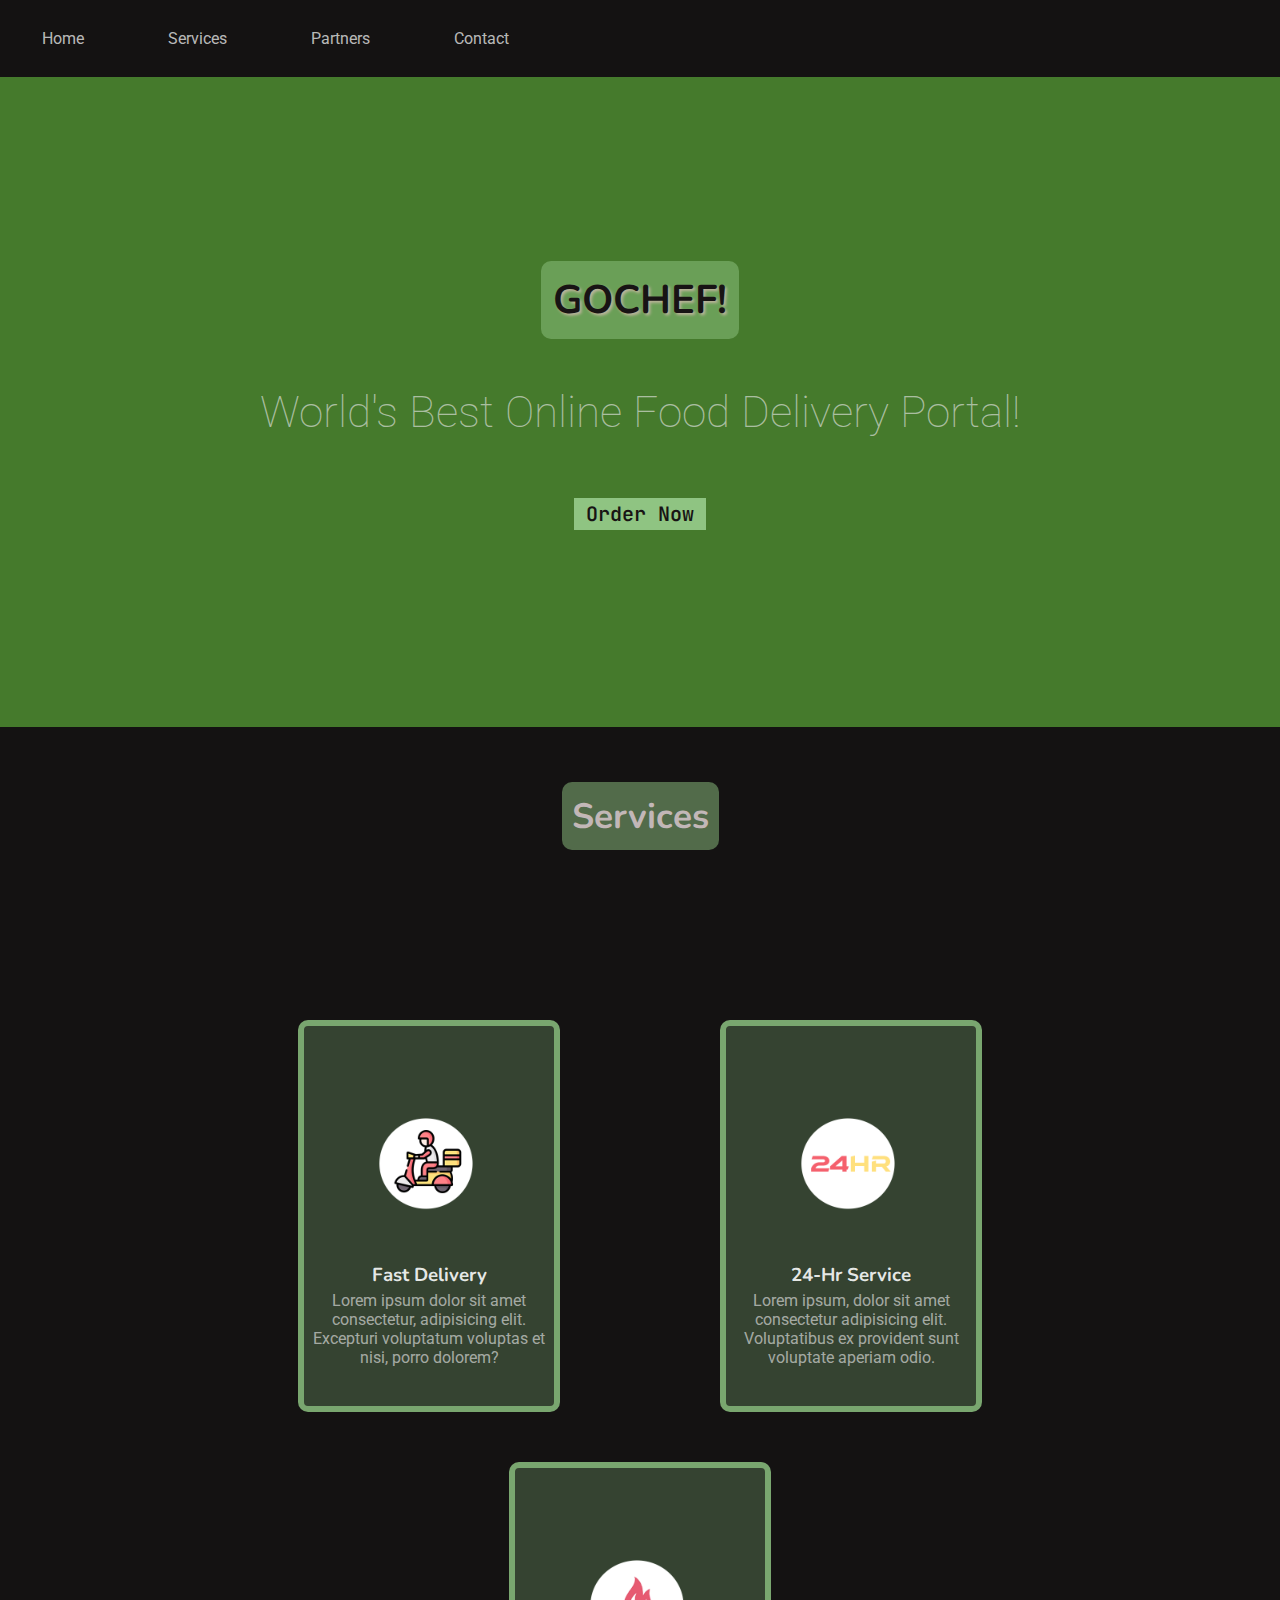
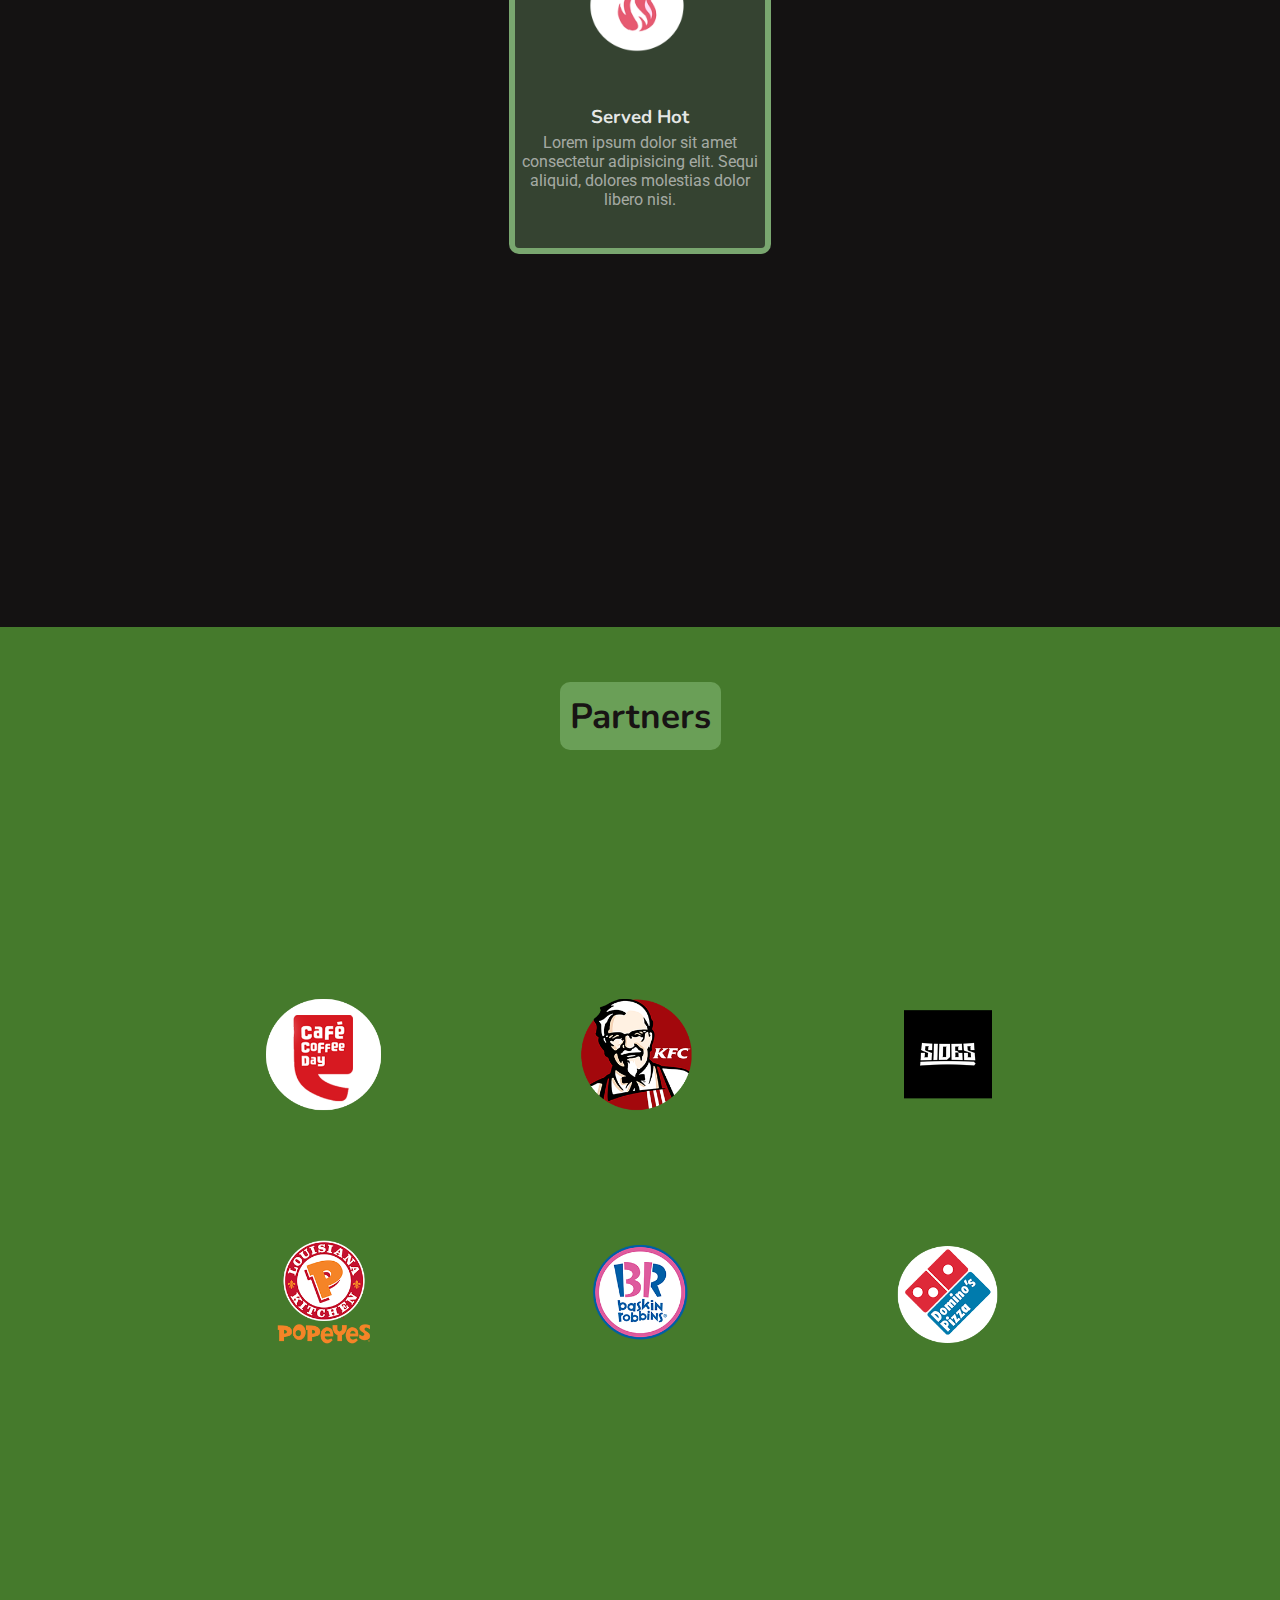
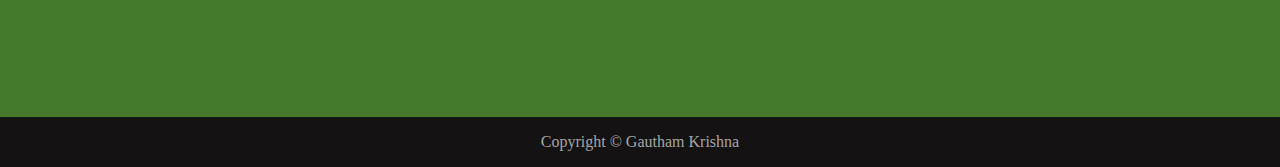
==== commit 1f2daf26: "updated partner section" ====
--- a/html&css/index.html
+++ b/html&css/index.html
@@ -37,7 +37,7 @@
 
     <section class="hero">
       <h1 class="h-primary">GOCHEF!</h1>
-      <p class="para">India's Best Online Food Delivery Portal!</p>
+      <p class="para">World's Best Online Food Delivery Portal!</p>
 
       <div class="btn"><a href="">Order Now</a></div>
     </section>
@@ -79,19 +79,19 @@
           <img class='partnerimg' src="/imgs/cafecofW.png" alt="Partners" >
         </div>
         <div class="partnerbox">
-          <img class='partnerimg' src="/imgs/cafecofW.png" alt="Partners" >
+          <img class='partnerimg' src="/imgs/kfc.png" alt="Partners" >
         </div>
         <div class="partnerbox">
-          <img class='partnerimg' src="/imgs/cafecofW.png" alt="Partners" >
+          <img class='partnerimg' src="/imgs/sides.png" alt="Partners" >
         </div>
         <div class="partnerbox">
-          <img class='partnerimg' src="/imgs/cafecofW.png" alt="Partners" >
+          <img class='partnerimg' src="/imgs/pop.png" alt="Partners" >
         </div>
         <div class="partnerbox">
-          <img class='partnerimg' src="/imgs/cafecofW.png" alt="Partners" >
+          <img class='partnerimg' src="/imgs/br.png" alt="Partners" >
         </div>
         <div class="partnerbox">
-          <img class='partnerimg' src="/imgs/cafecofW.png" alt="Partners" >
+          <img class='partnerimg' src="/imgs/domp.png" alt="Partners" >
         </div>
       </div>
     </section>
--- a/html&css/styles.css
+++ b/html&css/styles.css
@@ -86,7 +86,7 @@
   color: var(--navbar-item-color);
   font-family: "Roboto", sans-serif;
   color: rgba(231, 231, 231, 0.795);
-  transition: all 0.4s ease-in-out 0s;
+  transition: all 0.37s ease-in-out 0s;
 }
 
 .navbar ul li a:hover {
@@ -155,7 +155,7 @@
   color: rgb(24, 20, 20);
   font-family: "JetBrains Mono", monospace;
   font-size: 20px;
-  transition: all 0.5s ease-in-out 0.05s;
+  transition: all 0.37s ease-in-out 0.05s;
   background-color: rgb(143, 196, 130);
 }
 
@@ -298,9 +298,15 @@
 
 @media (max-width: 1350px) {
   #partners-section {
-    height: 1500px;
-  }
-}
+    height: 1090px;
+  }
+}
+
+ @media (max-width: 830px) {
+   #partners-section{
+     height: 1900px;
+   }
+ } 
 
 
 #partners-section::before {
